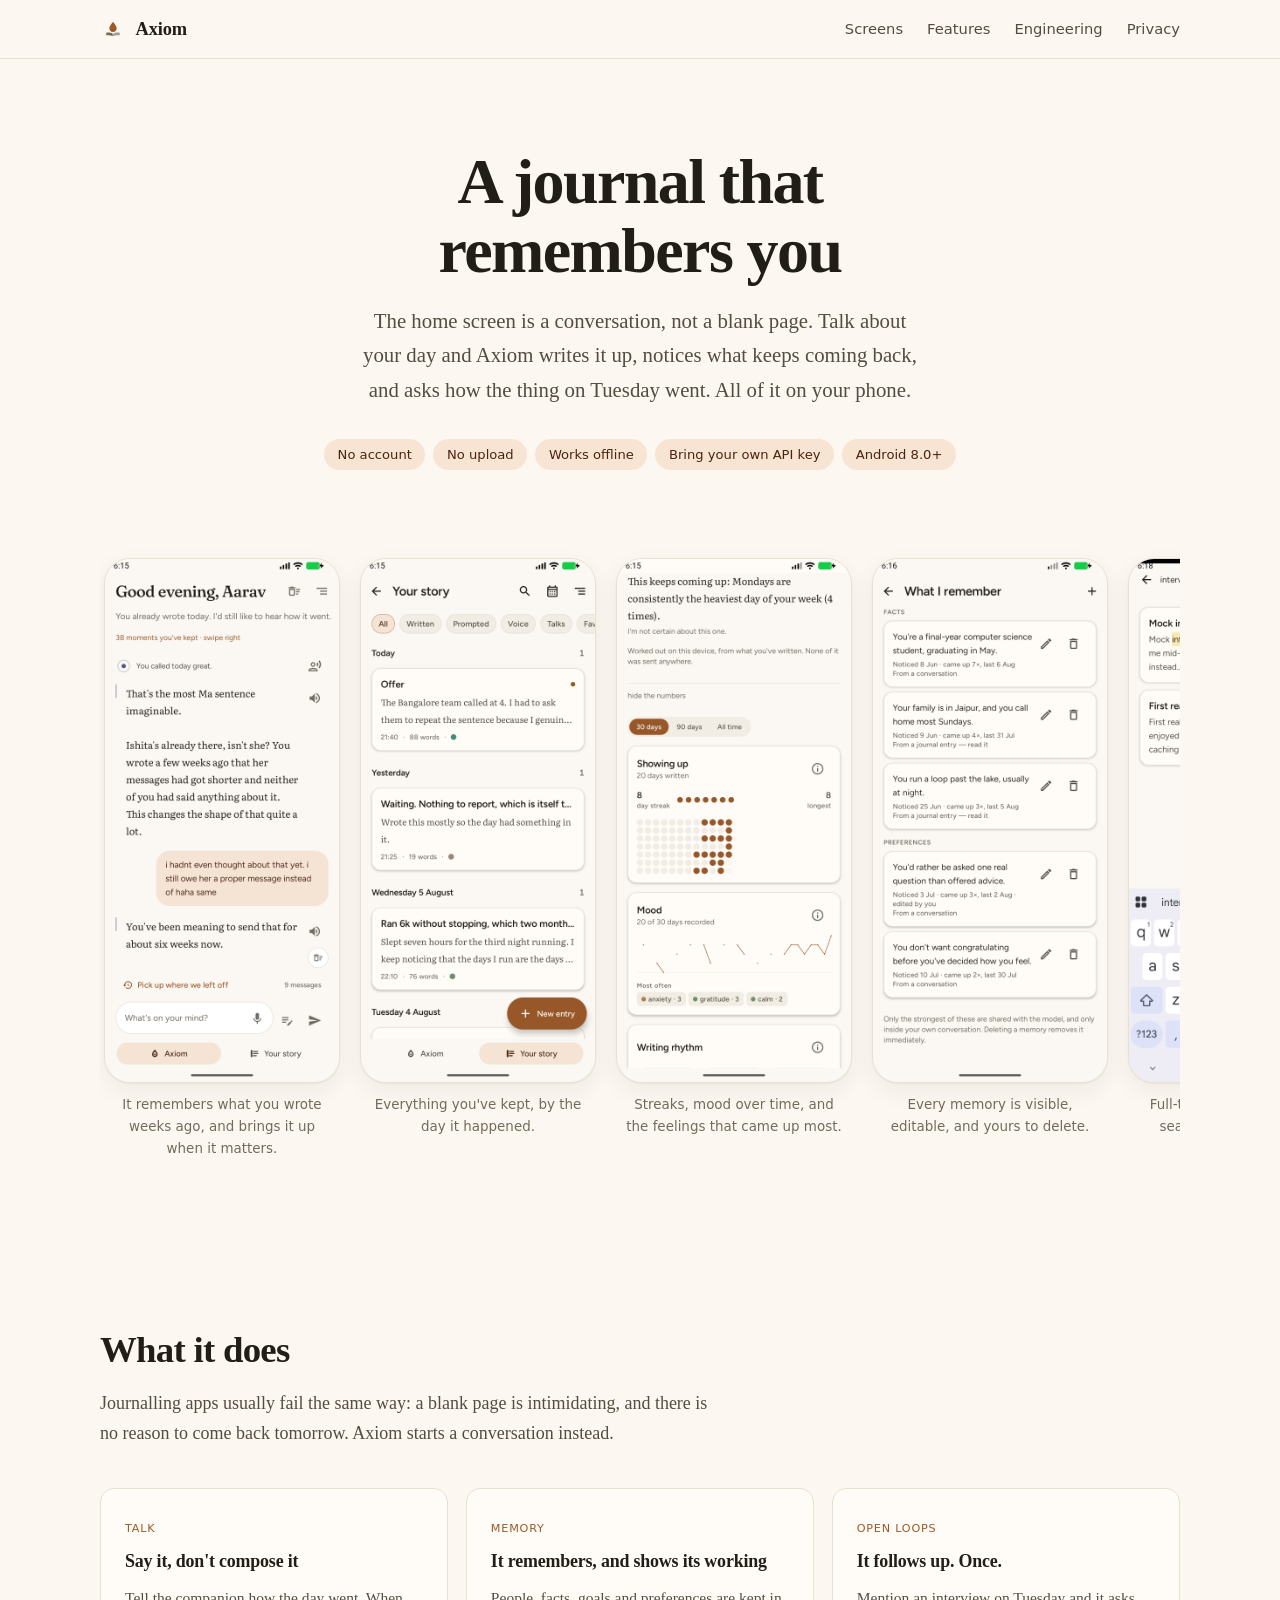
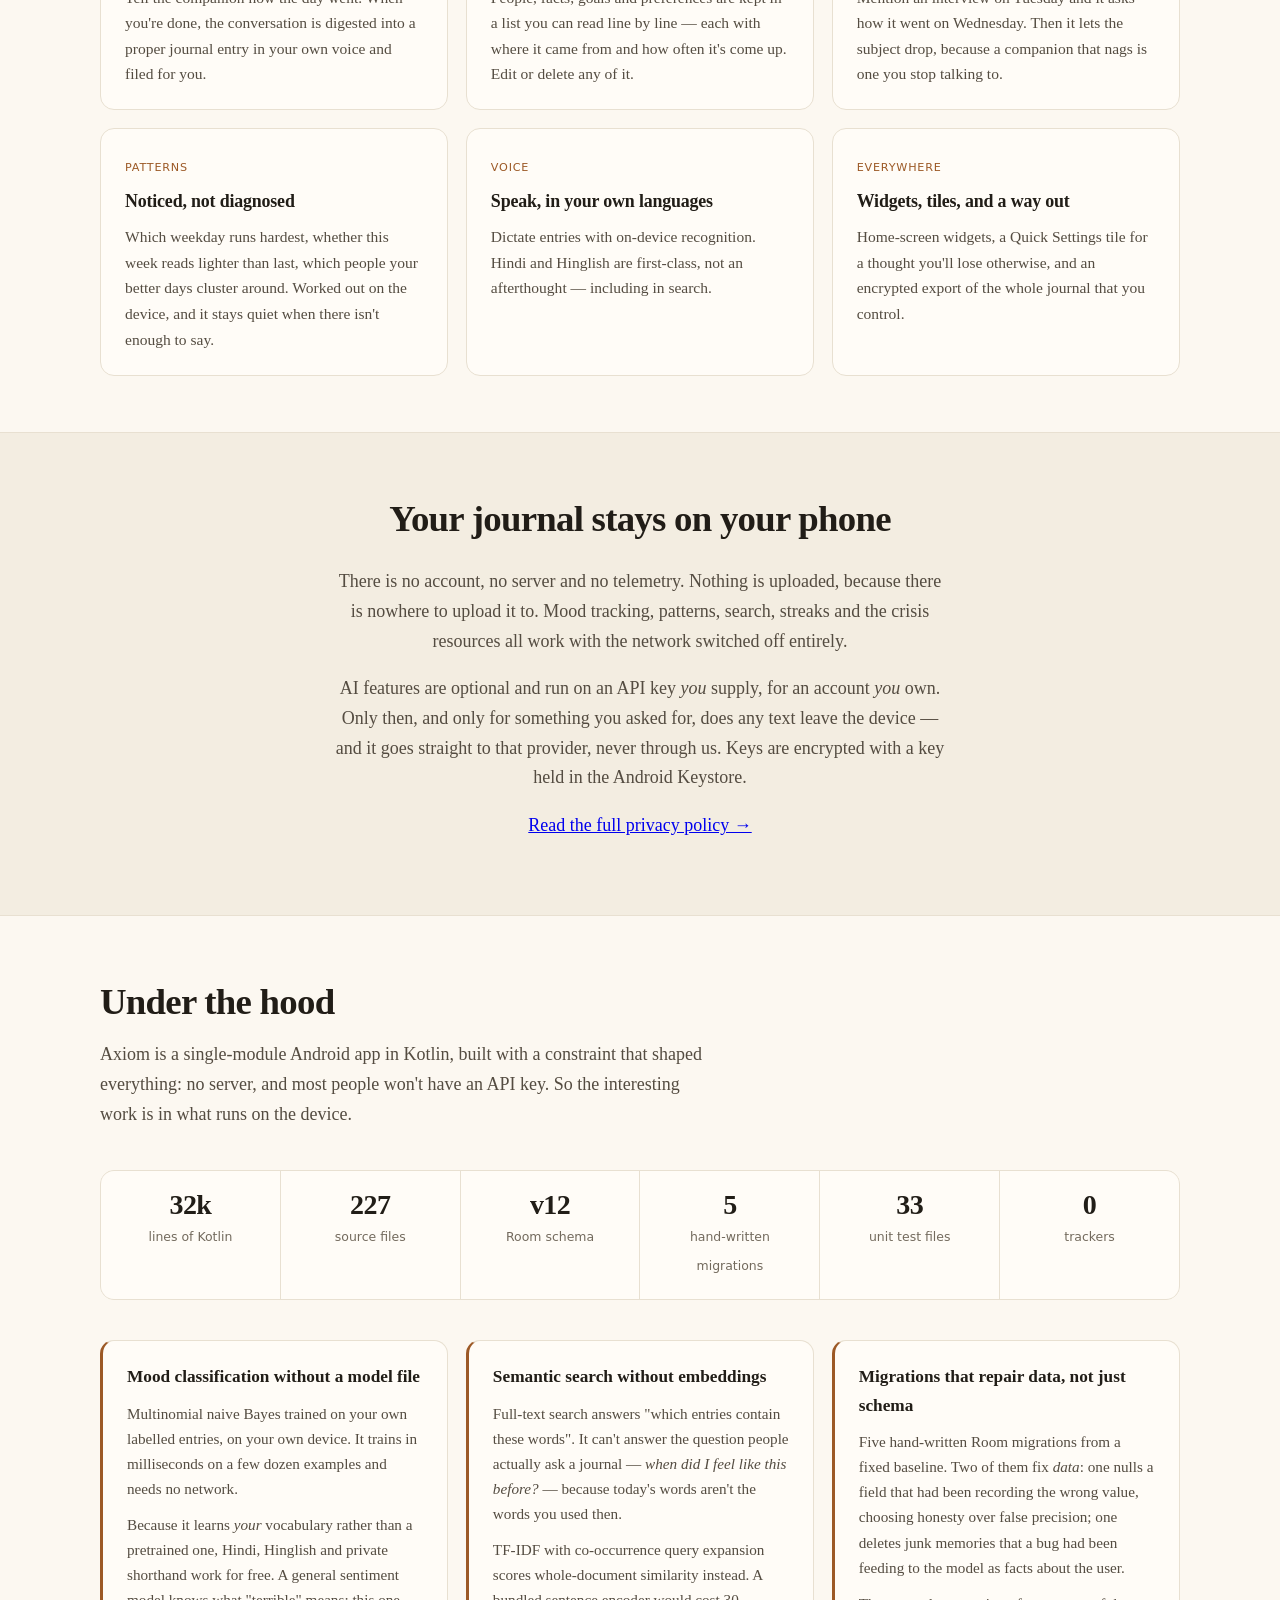
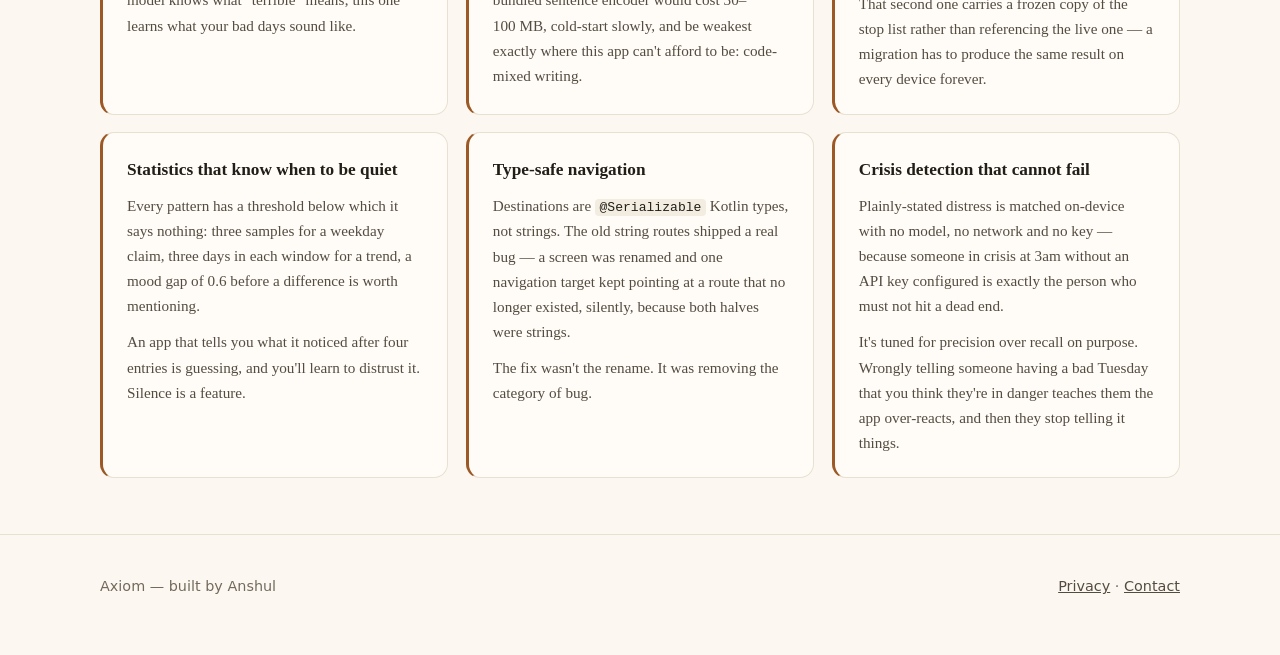
==== index.html @ 736e86ac "Axiom showcase site: landing page, privacy policy, screenshots" ====
<!doctype html>
<html lang="en">
<head>
<meta charset="utf-8">
<meta name="viewport" content="width=device-width, initial-scale=1">
<title>Axiom — a journal that remembers you</title>
<meta name="description" content="An Android journal built around a companion you can talk to. It notices what keeps coming up, and everything stays on your phone.">
<meta name="theme-color" content="#FCF8F1" media="(prefers-color-scheme: light)">
<meta name="theme-color" content="#0D0C0B" media="(prefers-color-scheme: dark)">
<meta property="og:title" content="Axiom — a journal that remembers you">
<meta property="og:description" content="An Android journal built around a companion you can talk to. Everything stays on your phone.">
<meta property="og:type" content="website">
<link rel="stylesheet" href="assets/css/style.css">
<link rel="icon" href="data:image/svg+xml,<svg xmlns='http://www.w3.org/2000/svg' viewBox='0 0 108 108'><rect width='108' height='108' rx='24' fill='%230D0C0B'/><path d='M54 24C54 24 69 41 69 51.5C69 59.8 62.3 66.5 54 66.5C45.7 66.5 39 59.8 39 51.5C39 41 54 24 54 24Z' fill='%23DD9A55'/></svg>">
</head>
<body>

<header class="site">
  <div class="wrap">
    <div class="brand">
      <svg width="26" height="26" viewBox="0 0 108 108" aria-hidden="true">
        <path d="M54,24C54,24 69,41 69,51.5C69,59.8 62.3,66.5 54,66.5C45.7,66.5 39,59.8 39,51.5C39,41 54,24 54,24Z" fill="var(--accent)"/>
        <path d="M26,69.5C35,68.1 46,69.7 53,73.5L53,84C46,80.2 35,78.6 26,80Z" fill="var(--ink-faint)"/>
        <path d="M82,69.5C73,68.1 62,69.7 55,73.5L55,84C62,80.2 73,78.6 82,80Z" fill="var(--ink-faint)" opacity=".65"/>
      </svg>
      Axiom
    </div>
    <nav class="site">
      <a href="#screens">Screens</a>
      <a href="#features">Features</a>
      <a href="#engineering">Engineering</a>
      <a href="privacy.html">Privacy</a>
    </nav>
  </div>
</header>

<main>

<section class="hero">
  <div class="wrap">
    <h1>A journal that remembers you</h1>
    <p class="lead">
      The home screen is a conversation, not a blank page. Talk about your day and Axiom
      writes it up, notices what keeps coming back, and asks how the thing on Tuesday went.
      All of it on your phone.
    </p>
    <div class="pills">
      <span class="pill">No account</span>
      <span class="pill">No upload</span>
      <span class="pill">Works offline</span>
      <span class="pill">Bring your own API key</span>
      <span class="pill">Android 8.0+</span>
    </div>
  </div>
</section>

<section id="screens" style="padding-top:0">
  <div class="wrap">
    <div class="rail">
      <figure>
        <div class="phone"><img src="assets/shots/light/01-companion.png" alt="A conversation with the companion, which references an earlier journal entry" loading="lazy"></div>
        <figcaption>It remembers what you wrote weeks ago, and brings it up when it matters.</figcaption>
      </figure>
      <figure>
        <div class="phone"><img src="assets/shots/light/02-journal.png" alt="The journal timeline grouped by day with mood indicators" loading="lazy"></div>
        <figcaption>Everything you've kept, by the day it happened.</figcaption>
      </figure>
      <figure>
        <div class="phone"><img src="assets/shots/light/03c-patterns-charts.png" alt="Patterns screen showing a writing streak, mood sparkline and dominant emotions" loading="lazy"></div>
        <figcaption>Streaks, mood over time, and the feelings that came up most.</figcaption>
      </figure>
      <figure>
        <div class="phone"><img src="assets/shots/light/07-memory.png" alt="What I remember screen listing memories with provenance and edit controls" loading="lazy"></div>
        <figcaption>Every memory is visible, editable, and yours to delete.</figcaption>
      </figure>
      <figure>
        <div class="phone"><img src="assets/shots/light/09-search.png" alt="Search results with matched terms highlighted" loading="lazy"></div>
        <figcaption>Full-text and meaning-based search across everything.</figcaption>
      </figure>
      <figure>
        <div class="phone"><img src="assets/shots/dark/01-companion.png" alt="The companion conversation in dark mode" loading="lazy"></div>
        <figcaption>Read at night without being shouted at.</figcaption>
      </figure>
    </div>
  </div>
</section>

<section id="features">
  <div class="wrap">
    <h2>What it does</h2>
    <p class="section-lead">
      Journalling apps usually fail the same way: a blank page is intimidating, and there is no
      reason to come back tomorrow. Axiom starts a conversation instead.
    </p>

    <div class="grid">
      <div class="card">
        <span class="tag">Talk</span>
        <h3>Say it, don't compose it</h3>
        <p>Tell the companion how the day went. When you're done, the conversation is digested
          into a proper journal entry in your own voice and filed for you.</p>
      </div>
      <div class="card">
        <span class="tag">Memory</span>
        <h3>It remembers, and shows its working</h3>
        <p>People, facts, goals and preferences are kept in a list you can read line by line —
          each with where it came from and how often it's come up. Edit or delete any of it.</p>
      </div>
      <div class="card">
        <span class="tag">Open loops</span>
        <h3>It follows up. Once.</h3>
        <p>Mention an interview on Tuesday and it asks how it went on Wednesday. Then it lets
          the subject drop, because a companion that nags is one you stop talking to.</p>
      </div>
      <div class="card">
        <span class="tag">Patterns</span>
        <h3>Noticed, not diagnosed</h3>
        <p>Which weekday runs hardest, whether this week reads lighter than last, which people
          your better days cluster around. Worked out on the device, and it stays quiet when
          there isn't enough to say.</p>
      </div>
      <div class="card">
        <span class="tag">Voice</span>
        <h3>Speak, in your own languages</h3>
        <p>Dictate entries with on-device recognition. Hindi and Hinglish are first-class, not
          an afterthought — including in search.</p>
      </div>
      <div class="card">
        <span class="tag">Everywhere</span>
        <h3>Widgets, tiles, and a way out</h3>
        <p>Home-screen widgets, a Quick Settings tile for a thought you'll lose otherwise, and
          an encrypted export of the whole journal that you control.</p>
      </div>
    </div>
  </div>
</section>

<section class="band">
  <div class="wrap">
    <h2>Your journal stays on your phone</h2>
    <p>
      There is no account, no server and no telemetry. Nothing is uploaded, because there is
      nowhere to upload it to. Mood tracking, patterns, search, streaks and the crisis resources
      all work with the network switched off entirely.
    </p>
    <p>
      AI features are optional and run on an API key <em>you</em> supply, for an account
      <em>you</em> own. Only then, and only for something you asked for, does any text leave the
      device — and it goes straight to that provider, never through us. Keys are encrypted with a
      key held in the Android Keystore.
    </p>
    <p><a href="privacy.html">Read the full privacy policy →</a></p>
  </div>
</section>

<section id="engineering">
  <div class="wrap">
    <h2>Under the hood</h2>
    <p class="section-lead">
      Axiom is a single-module Android app in Kotlin, built with a constraint that shaped
      everything: no server, and most people won't have an API key. So the interesting work is
      in what runs on the device.
    </p>

    <div class="stats">
      <div class="stat"><b>32k</b><span>lines of Kotlin</span></div>
      <div class="stat"><b>227</b><span>source files</span></div>
      <div class="stat"><b>v12</b><span>Room schema</span></div>
      <div class="stat"><b>5</b><span>hand-written migrations</span></div>
      <div class="stat"><b>33</b><span>unit test files</span></div>
      <div class="stat"><b>0</b><span>trackers</span></div>
    </div>

    <div class="eng">
      <article>
        <h3>Mood classification without a model file</h3>
        <p>Multinomial naive Bayes trained on your own labelled entries, on your own device. It
          trains in milliseconds on a few dozen examples and needs no network.</p>
        <p>Because it learns <em>your</em> vocabulary rather than a pretrained one, Hindi,
          Hinglish and private shorthand work for free. A general sentiment model knows what
          "terrible" means; this one learns what your bad days sound like.</p>
      </article>

      <article>
        <h3>Semantic search without embeddings</h3>
        <p>Full-text search answers "which entries contain these words". It can't answer the
          question people actually ask a journal — <em>when did I feel like this before?</em> —
          because today's words aren't the words you used then.</p>
        <p>TF-IDF with co-occurrence query expansion scores whole-document similarity instead. A
          bundled sentence encoder would cost 30–100&nbsp;MB, cold-start slowly, and be weakest
          exactly where this app can't afford to be: code-mixed writing.</p>
      </article>

      <article>
        <h3>Migrations that repair data, not just schema</h3>
        <p>Five hand-written Room migrations from a fixed baseline. Two of them fix <em>data</em>:
          one nulls a field that had been recording the wrong value, choosing honesty over false
          precision; one deletes junk memories that a bug had been feeding to the model as facts
          about the user.</p>
        <p>That second one carries a frozen copy of the stop list rather than referencing the live
          one — a migration has to produce the same result on every device forever.</p>
      </article>

      <article>
        <h3>Statistics that know when to be quiet</h3>
        <p>Every pattern has a threshold below which it says nothing: three samples for a weekday
          claim, three days in each window for a trend, a mood gap of 0.6 before a difference is
          worth mentioning.</p>
        <p>An app that tells you what it noticed after four entries is guessing, and you'll learn
          to distrust it. Silence is a feature.</p>
      </article>

      <article>
        <h3>Type-safe navigation</h3>
        <p>Destinations are <code>@Serializable</code> Kotlin types, not strings. The old string
          routes shipped a real bug — a screen was renamed and one navigation target kept pointing
          at a route that no longer existed, silently, because both halves were strings.</p>
        <p>The fix wasn't the rename. It was removing the category of bug.</p>
      </article>

      <article>
        <h3>Crisis detection that cannot fail</h3>
        <p>Plainly-stated distress is matched on-device with no model, no network and no key —
          because someone in crisis at 3am without an API key configured is exactly the person who
          must not hit a dead end.</p>
        <p>It's tuned for precision over recall on purpose. Wrongly telling someone having a bad
          Tuesday that you think they're in danger teaches them the app over-reacts, and then they
          stop telling it things.</p>
      </article>
    </div>
  </div>
</section>

</main>

<footer class="site">
  <div class="wrap">
    <span>Axiom — built by Anshul</span>
    <span><a href="privacy.html">Privacy</a> · <a href="mailto:23052062@kiit.ac.in">Contact</a></span>
  </div>
</footer>

</body>
</html>
---- assets/css/style.css ----
/* Axiom — Ember & Paper.
   Palette lifted verbatim from ui/theme/AxiomColors.kt so the site and the app
   are made of the same material. */

:root {
    --canvas: #FCF8F1;
    --surface: #FFFCF7;
    --raised: #FFFFFF;
    --sunken: #F3EDE1;
    --ink: #211D17;
    --ink-muted: #544C41;
    --ink-faint: #736A5D;
    --hairline: #E8E0D1;
    --accent: #9C5926;
    --on-accent: #FFFFFF;
    --accent-soft: #F7E4D2;
    --on-accent-soft: #4A2410;
    --ai-tint: #4E5A8C;
    --positive: #3F6B41;
    --highlight: #FBEAB4;

    --measure: 68ch;
    --radius: 14px;
    --shadow: 0 1px 2px rgba(33, 29, 23, .05), 0 8px 24px rgba(33, 29, 23, .06);
}

@media (prefers-color-scheme: dark) {
    :root {
        --canvas: #0D0C0B;
        --surface: #151312;
        --raised: #1E1B19;
        --sunken: #12100F;
        --ink: #EDE6D9;
        --ink-muted: #A79E90;
        --ink-faint: #857D71;
        --hairline: #26231F;
        --accent: #D99A5B;
        --on-accent: #2A1705;
        --accent-soft: #33261A;
        --on-accent-soft: #EDE6D9;
        --ai-tint: #98A2CF;
        --positive: #7FA97F;
        --highlight: #4A3D18;
        --shadow: 0 1px 2px rgba(0, 0, 0, .4), 0 8px 24px rgba(0, 0, 0, .3);
    }
}

* { box-sizing: border-box; }

html { scroll-behavior: smooth; }

body {
    margin: 0;
    background: var(--canvas);
    color: var(--ink);
    font-family: ui-serif, Georgia, "Iowan Old Style", "Times New Roman", serif;
    font-size: 18px;
    line-height: 1.65;
    -webkit-font-smoothing: antialiased;
    overflow-x: hidden;
}

.ui {
    font-family: ui-sans-serif, system-ui, -apple-system, "Segoe UI", Roboto, sans-serif;
}

.wrap {
    width: min(1080px, calc(100% - 2.5rem));
    margin-inline: auto;
}

/* ---- header ---------------------------------------------------------- */

header.site {
    position: sticky;
    top: 0;
    z-index: 10;
    background: color-mix(in srgb, var(--canvas) 88%, transparent);
    backdrop-filter: blur(12px);
    border-bottom: 1px solid var(--hairline);
}

header.site .wrap {
    display: flex;
    align-items: center;
    justify-content: space-between;
    gap: 1rem;
    padding: .85rem 0;
}

.brand {
    display: flex;
    align-items: center;
    gap: .6rem;
    font-weight: 600;
    font-size: 1.15rem;
    letter-spacing: -.01em;
}

.brand svg { display: block; }

nav.site {
    display: flex;
    gap: 1.5rem;
    font-family: ui-sans-serif, system-ui, sans-serif;
    font-size: .92rem;
}

nav.site a {
    color: var(--ink-muted);
    text-decoration: none;
}

nav.site a:hover { color: var(--accent); }

@media (max-width: 640px) {
    nav.site { display: none; }
}

/* ---- hero ------------------------------------------------------------ */

.hero {
    padding: 5.5rem 0 3rem;
    text-align: center;
}

.hero h1 {
    font-size: clamp(2.4rem, 6vw, 4rem);
    line-height: 1.08;
    letter-spacing: -.025em;
    margin: 0 0 1.2rem;
    max-width: 16ch;
    margin-inline: auto;
}

.hero .lead {
    font-size: clamp(1.05rem, 2.2vw, 1.3rem);
    color: var(--ink-muted);
    max-width: 54ch;
    margin: 0 auto 2rem;
}

.pills {
    display: flex;
    flex-wrap: wrap;
    gap: .5rem;
    justify-content: center;
    font-family: ui-sans-serif, system-ui, sans-serif;
    font-size: .82rem;
}

.pill {
    background: var(--accent-soft);
    color: var(--on-accent-soft);
    border-radius: 999px;
    padding: .3rem .85rem;
    white-space: nowrap;
}

/* ---- phone rail ------------------------------------------------------ */

.rail {
    display: flex;
    gap: 1.25rem;
    overflow-x: auto;
    padding: 2.5rem .25rem 3rem;
    scroll-snap-type: x mandatory;
    scrollbar-width: thin;
}

.rail figure {
    margin: 0;
    flex: 0 0 auto;
    width: 236px;
    scroll-snap-align: center;
}

.phone {
    border-radius: 26px;
    border: 1px solid var(--hairline);
    box-shadow: var(--shadow);
    overflow: hidden;
    background: var(--raised);
    aspect-ratio: 1080 / 2400;
}

.phone img {
    display: block;
    width: 100%;
    height: 100%;
    object-fit: cover;
}

.rail figcaption {
    font-family: ui-sans-serif, system-ui, sans-serif;
    font-size: .84rem;
    color: var(--ink-faint);
    text-align: center;
    margin-top: .7rem;
    padding-inline: .4rem;
}

/* ---- sections -------------------------------------------------------- */

section { padding: 3.5rem 0; }

section > .wrap > h2 {
    font-size: clamp(1.7rem, 3.4vw, 2.3rem);
    letter-spacing: -.02em;
    margin: 0 0 .5rem;
}

.section-lead {
    color: var(--ink-muted);
    max-width: var(--measure);
    margin: 0 0 2.5rem;
}

.grid {
    display: grid;
    grid-template-columns: repeat(auto-fit, minmax(260px, 1fr));
    gap: 1.1rem;
}

.card {
    background: var(--surface);
    border: 1px solid var(--hairline);
    border-radius: var(--radius);
    padding: 1.4rem 1.5rem;
}

.card h3 {
    font-size: 1.12rem;
    margin: 0 0 .5rem;
    letter-spacing: -.01em;
}

.card p {
    margin: 0;
    color: var(--ink-muted);
    font-size: .97rem;
}

.card .tag {
    display: inline-block;
    font-family: ui-sans-serif, system-ui, sans-serif;
    font-size: .7rem;
    letter-spacing: .07em;
    text-transform: uppercase;
    color: var(--accent);
    margin-bottom: .55rem;
}

/* ---- privacy band ---------------------------------------------------- */

.band {
    background: var(--sunken);
    border-block: 1px solid var(--hairline);
}

.band .wrap {
    max-width: var(--measure);
    text-align: center;
}

.band h2 { margin-top: 0; }

.band p { color: var(--ink-muted); }

/* ---- engineering ----------------------------------------------------- */

.eng {
    display: grid;
    grid-template-columns: repeat(auto-fit, minmax(300px, 1fr));
    gap: 1.1rem;
}

.eng article {
    background: var(--surface);
    border: 1px solid var(--hairline);
    border-left: 3px solid var(--accent);
    border-radius: var(--radius);
    padding: 1.4rem 1.5rem;
}

.eng h3 {
    font-size: 1.08rem;
    margin: 0 0 .55rem;
}

.eng p {
    margin: 0 0 .7rem;
    font-size: .95rem;
    color: var(--ink-muted);
}

.eng p:last-child { margin-bottom: 0; }

.eng code, .stat code {
    font-family: ui-monospace, "SF Mono", Menlo, Consolas, monospace;
    font-size: .86em;
    background: var(--sunken);
    padding: .1em .35em;
    border-radius: 4px;
    color: var(--ink);
}

.stats {
    display: grid;
    grid-template-columns: repeat(auto-fit, minmax(140px, 1fr));
    gap: 1px;
    background: var(--hairline);
    border: 1px solid var(--hairline);
    border-radius: var(--radius);
    overflow: hidden;
    margin-bottom: 2.5rem;
}

.stat {
    background: var(--surface);
    padding: 1.2rem 1rem;
    text-align: center;
}

.stat b {
    display: block;
    font-size: 1.75rem;
    letter-spacing: -.02em;
    line-height: 1.1;
}

.stat span {
    font-family: ui-sans-serif, system-ui, sans-serif;
    font-size: .78rem;
    color: var(--ink-faint);
}

/* ---- footer ---------------------------------------------------------- */

footer.site {
    border-top: 1px solid var(--hairline);
    padding: 2.5rem 0 3.5rem;
    font-family: ui-sans-serif, system-ui, sans-serif;
    font-size: .9rem;
    color: var(--ink-faint);
}

footer.site .wrap {
    display: flex;
    flex-wrap: wrap;
    gap: 1rem;
    justify-content: space-between;
    align-items: center;
}

footer.site a { color: var(--ink-muted); }

/* ---- long-form (privacy) --------------------------------------------- */

.doc {
    max-width: var(--measure);
    padding-block: 3rem 4rem;
}

.doc h1 {
    font-size: clamp(2rem, 5vw, 2.7rem);
    letter-spacing: -.025em;
    margin: 0 0 .3rem;
}

.doc .updated {
    font-family: ui-sans-serif, system-ui, sans-serif;
    font-size: .88rem;
    color: var(--ink-faint);
    margin-bottom: 2.5rem;
}

.doc h2 {
    font-size: 1.35rem;
    letter-spacing: -.015em;
    margin: 2.5rem 0 .6rem;
}

.doc p, .doc li { color: var(--ink-muted); }

.doc strong { color: var(--ink); }

.doc a { color: var(--accent); }

.doc table {
    width: 100%;
    border-collapse: collapse;
    font-size: .93rem;
    margin: 1.2rem 0;
}

.doc th, .doc td {
    text-align: left;
    padding: .6rem .8rem;
    border-bottom: 1px solid var(--hairline);
    vertical-align: top;
}

.doc th {
    font-family: ui-sans-serif, system-ui, sans-serif;
    font-size: .78rem;
    letter-spacing: .06em;
    text-transform: uppercase;
    color: var(--ink-faint);
}

.table-scroll { overflow-x: auto; }

.callout {
    background: var(--accent-soft);
    color: var(--on-accent-soft);
    border-radius: var(--radius);
    padding: 1.2rem 1.4rem;
    margin: 1.5rem 0;
}

.callout p { color: inherit; margin: 0; }
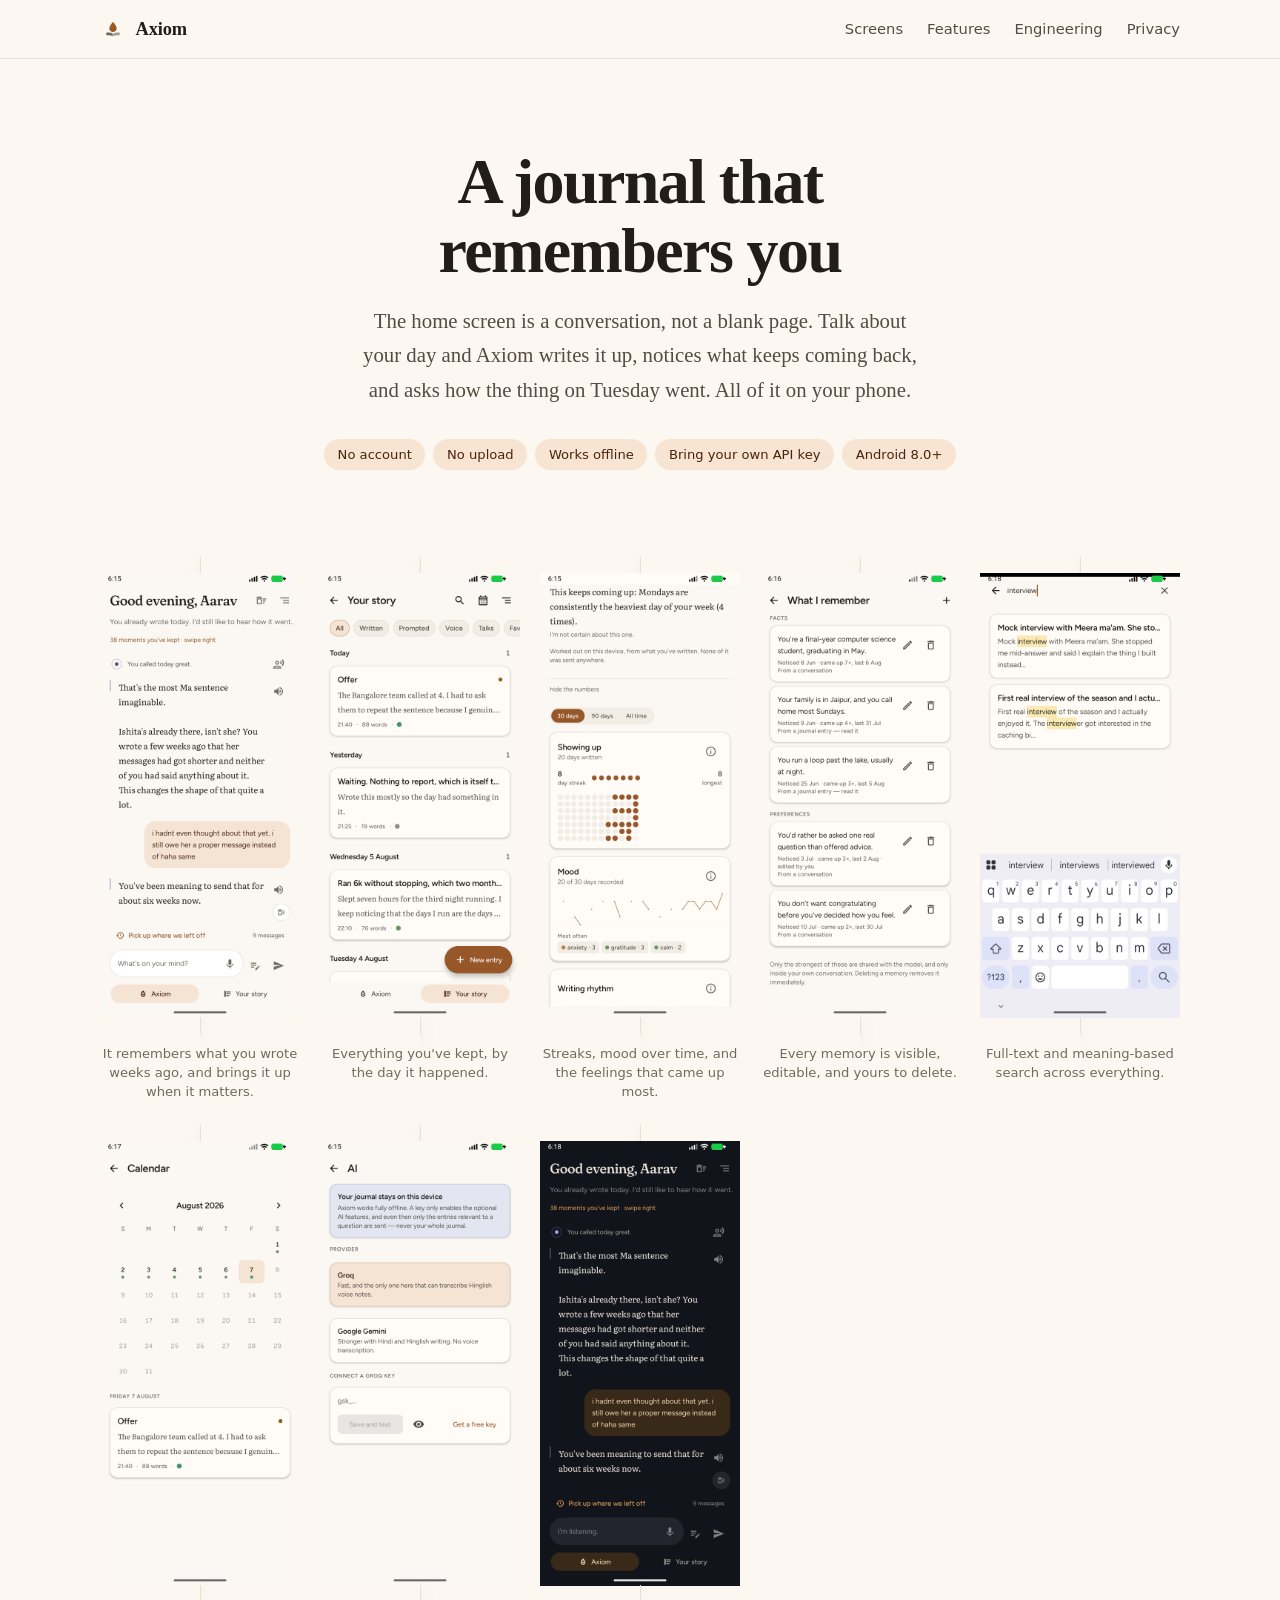
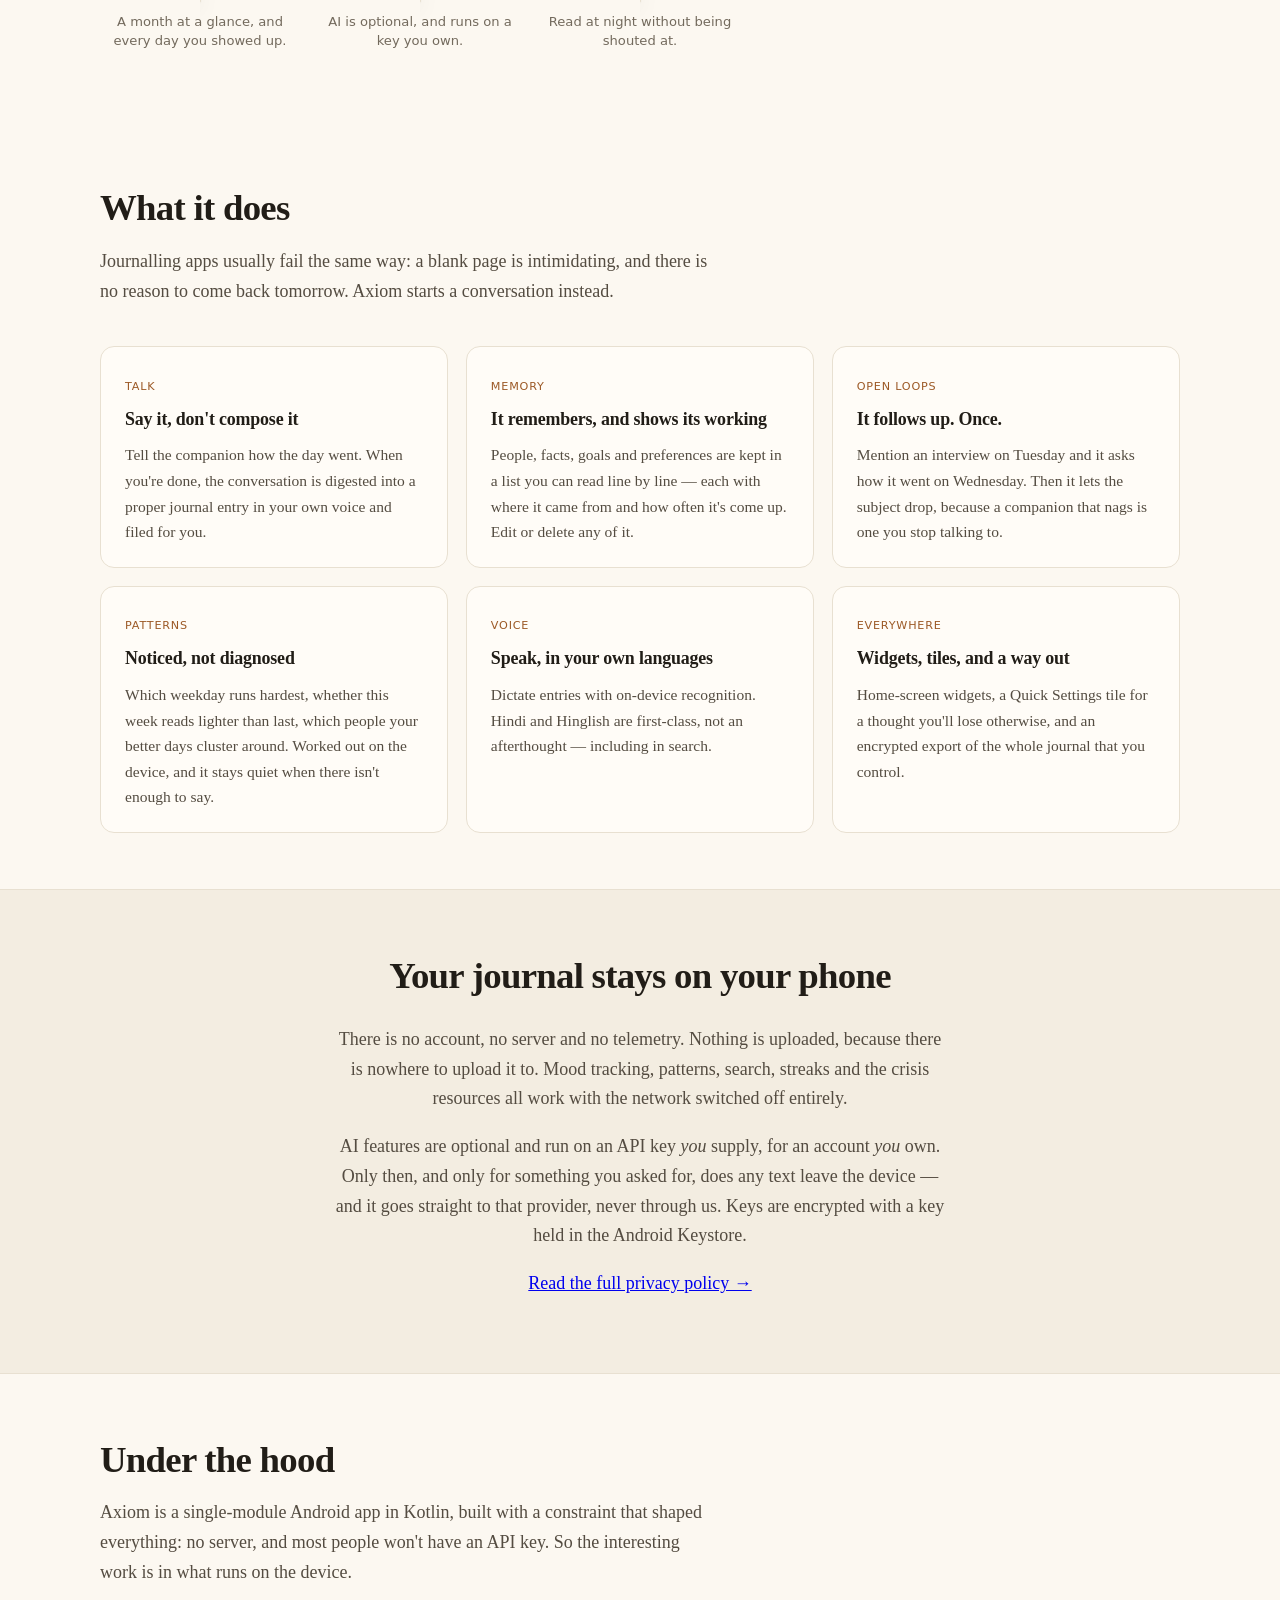
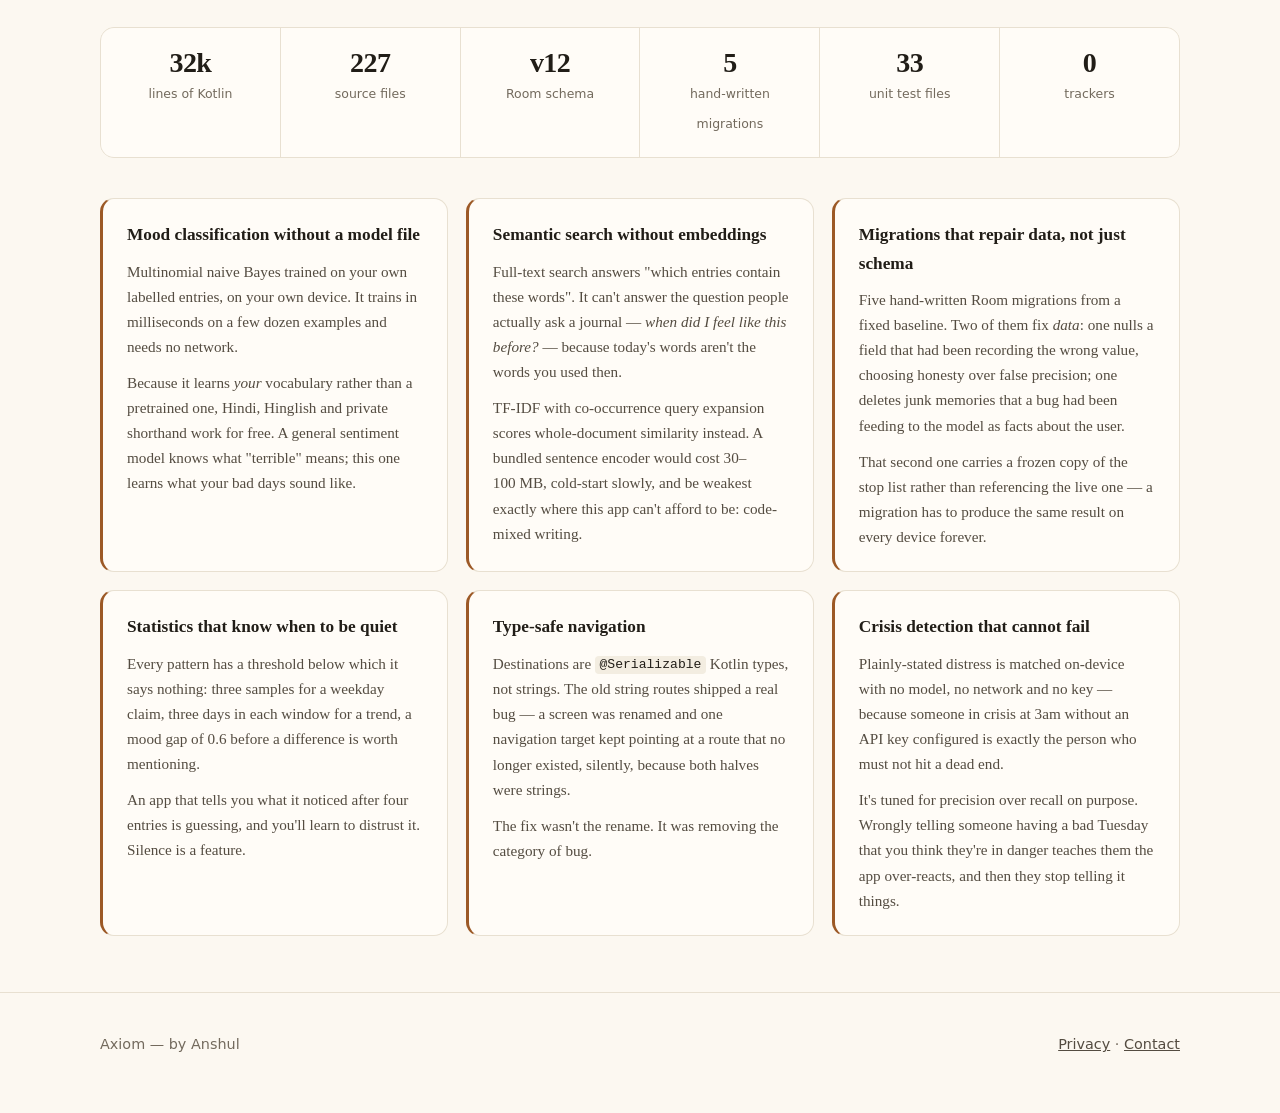
==== commit 95ace10d: "Screenshots wrap in a grid instead of a horizontal scroller A scroll rail needs shift+wheel on a mou" ====
--- a/index.html
+++ b/index.html
@@ -56,29 +56,37 @@
 
 <section id="screens" style="padding-top:0">
   <div class="wrap">
-    <div class="rail">
-      <figure>
-        <div class="phone"><img src="assets/shots/light/01-companion.png" alt="A conversation with the companion, which references an earlier journal entry" loading="lazy"></div>
+    <div class="shots">
+      <figure>
+        <button type="button"><span class="phone"><img src="assets/shots/light/01-companion.png" alt="A conversation with the companion, which references an earlier journal entry" loading="lazy" width="1080" height="2400"></span></button>
         <figcaption>It remembers what you wrote weeks ago, and brings it up when it matters.</figcaption>
       </figure>
       <figure>
-        <div class="phone"><img src="assets/shots/light/02-journal.png" alt="The journal timeline grouped by day with mood indicators" loading="lazy"></div>
+        <button type="button"><span class="phone"><img src="assets/shots/light/02-journal.png" alt="The journal timeline grouped by day with mood indicators" loading="lazy" width="1080" height="2400"></span></button>
         <figcaption>Everything you've kept, by the day it happened.</figcaption>
       </figure>
       <figure>
-        <div class="phone"><img src="assets/shots/light/03c-patterns-charts.png" alt="Patterns screen showing a writing streak, mood sparkline and dominant emotions" loading="lazy"></div>
+        <button type="button"><span class="phone"><img src="assets/shots/light/03c-patterns-charts.png" alt="Patterns screen showing a writing streak, mood sparkline and dominant emotions" loading="lazy" width="1080" height="2400"></span></button>
         <figcaption>Streaks, mood over time, and the feelings that came up most.</figcaption>
       </figure>
       <figure>
-        <div class="phone"><img src="assets/shots/light/07-memory.png" alt="What I remember screen listing memories with provenance and edit controls" loading="lazy"></div>
+        <button type="button"><span class="phone"><img src="assets/shots/light/07-memory.png" alt="What I remember screen listing memories with provenance and edit controls" loading="lazy" width="1080" height="2400"></span></button>
         <figcaption>Every memory is visible, editable, and yours to delete.</figcaption>
       </figure>
       <figure>
-        <div class="phone"><img src="assets/shots/light/09-search.png" alt="Search results with matched terms highlighted" loading="lazy"></div>
+        <button type="button"><span class="phone"><img src="assets/shots/light/09-search.png" alt="Search results with matched terms highlighted" loading="lazy" width="1080" height="2400"></span></button>
         <figcaption>Full-text and meaning-based search across everything.</figcaption>
       </figure>
       <figure>
-        <div class="phone"><img src="assets/shots/dark/01-companion.png" alt="The companion conversation in dark mode" loading="lazy"></div>
+        <button type="button"><span class="phone"><img src="assets/shots/light/10-calendar.png" alt="A month calendar showing which days were written on" loading="lazy" width="1080" height="2400"></span></button>
+        <figcaption>A month at a glance, and every day you showed up.</figcaption>
+      </figure>
+      <figure>
+        <button type="button"><span class="phone"><img src="assets/shots/light/04-settings-ai.png" alt="AI settings explaining that the journal stays on the device" loading="lazy" width="1080" height="2400"></span></button>
+        <figcaption>AI is optional, and runs on a key you own.</figcaption>
+      </figure>
+      <figure>
+        <button type="button"><span class="phone"><img src="assets/shots/dark/01-companion.png" alt="The companion conversation in dark mode" loading="lazy" width="1080" height="2400"></span></button>
         <figcaption>Read at night without being shouted at.</figcaption>
       </figure>
     </div>
@@ -235,10 +243,37 @@
 
 <footer class="site">
   <div class="wrap">
-    <span>Axiom — built by Anshul</span>
-    <span><a href="privacy.html">Privacy</a> · <a href="mailto:23052062@kiit.ac.in">Contact</a></span>
+    <span>Axiom — by Anshul</span>
+    <span><a href="privacy.html">Privacy</a> · <a href="mailto:anshulisokay@gmail.com">Contact</a></span>
   </div>
 </footer>
+
+<!-- Click-to-enlarge. Native <dialog> so Escape, focus trapping and the
+     backdrop all come from the platform rather than from hand-written JS. -->
+<dialog id="zoom" aria-label="Enlarged screenshot">
+  <img alt="">
+</dialog>
+
+<script>
+(function () {
+  var dlg = document.getElementById('zoom');
+  var full = dlg.querySelector('img');
+  if (!dlg.showModal) return;   // No dialog support: grid still works, buttons are inert.
+
+  document.querySelectorAll('.shots button').forEach(function (btn) {
+    btn.addEventListener('click', function () {
+      var img = btn.querySelector('img');
+      full.src = img.currentSrc || img.src;
+      full.alt = img.alt;
+      dlg.showModal();
+    });
+  });
+
+  // Clicking anywhere — including the image — closes it, matching cursor: zoom-out.
+  dlg.addEventListener('click', function () { dlg.close(); });
+  dlg.addEventListener('close', function () { full.removeAttribute('src'); });
+})();
+</script>
 
 </body>
 </html>
--- a/assets/css/style.css
+++ b/assets/css/style.css
@@ -47,7 +47,17 @@
 
 * { box-sizing: border-box; }
 
-html { scroll-behavior: smooth; }
+/* `clip` rather than `hidden`: overflow-x:hidden on html/body makes it a scroll
+   container, which is what breaks position:sticky headers in several browsers.
+   `clip` prevents sideways overflow without creating one. */
+html {
+    scroll-behavior: smooth;
+    overflow-x: clip;
+}
+
+@media (prefers-reduced-motion: reduce) {
+    html { scroll-behavior: auto; }
+}
 
 body {
     margin: 0;
@@ -57,7 +67,6 @@
     font-size: 18px;
     line-height: 1.65;
     -webkit-font-smoothing: antialiased;
-    overflow-x: hidden;
 }
 
 .ui {
@@ -157,26 +166,26 @@
     white-space: nowrap;
 }
 
-/* ---- phone rail ------------------------------------------------------ */
-
-.rail {
-    display: flex;
-    gap: 1.25rem;
-    overflow-x: auto;
-    padding: 2.5rem .25rem 3rem;
-    scroll-snap-type: x mandatory;
-    scrollbar-width: thin;
-}
-
-.rail figure {
+/* ---- screenshots ------------------------------------------------------
+
+   A wrapping grid, not a horizontal scroller. A scroll rail needs shift+wheel
+   on a mouse and shows no scrollbar at all on systems with overlay scrollbars,
+   so it reads as broken even when it works. Wrapping needs no gesture anyone
+   has to know about, and it keyboard-tabs and screen-reads correctly for free. */
+
+.shots {
+    display: grid;
+    grid-template-columns: repeat(auto-fill, minmax(170px, 1fr));
+    gap: 1.6rem 1.25rem;
+    padding: 2.5rem 0 1rem;
+    list-style: none;
     margin: 0;
-    flex: 0 0 auto;
-    width: 236px;
-    scroll-snap-align: center;
-}
+}
+
+.shots figure { margin: 0; }
 
 .phone {
-    border-radius: 26px;
+    border-radius: 22px;
     border: 1px solid var(--hairline);
     box-shadow: var(--shadow);
     overflow: hidden;
@@ -191,14 +200,68 @@
     object-fit: cover;
 }
 
-.rail figcaption {
-    font-family: ui-sans-serif, system-ui, sans-serif;
-    font-size: .84rem;
+.shots figcaption {
+    font-family: ui-sans-serif, system-ui, sans-serif;
+    font-size: .82rem;
+    line-height: 1.45;
     color: var(--ink-faint);
     text-align: center;
     margin-top: .7rem;
-    padding-inline: .4rem;
-}
+}
+
+/* Tap or click to enlarge. Progressive enhancement: with JS off this is a
+   plain button that does nothing, and the grid is still perfectly readable. */
+.shots button {
+    display: block;
+    width: 100%;
+    padding: 0;
+    border: 0;
+    background: none;
+    cursor: zoom-in;
+    border-radius: 22px;
+}
+
+.shots button:focus-visible {
+    outline: 2px solid var(--accent);
+    outline-offset: 4px;
+}
+
+@media (hover: hover) {
+    .shots button { transition: transform .18s ease; }
+    .shots button:hover { transform: translateY(-3px); }
+}
+
+@media (prefers-reduced-motion: reduce) {
+    .shots button { transition: none; }
+    .shots button:hover { transform: none; }
+}
+
+/* ---- lightbox --------------------------------------------------------- */
+
+#zoom {
+    position: fixed;
+    inset: 0;
+    z-index: 50;
+    display: none;
+    place-items: center;
+    padding: 2rem 1rem;
+    background: color-mix(in srgb, #0D0C0B 88%, transparent);
+    backdrop-filter: blur(6px);
+    cursor: zoom-out;
+    border: 0;
+}
+
+#zoom[open] { display: grid; }
+
+#zoom img {
+    max-width: min(420px, 92vw);
+    max-height: 88vh;
+    width: auto;
+    border-radius: 22px;
+    box-shadow: 0 20px 60px rgba(0, 0, 0, .5);
+}
+
+#zoom::backdrop { background: transparent; }
 
 /* ---- sections -------------------------------------------------------- */
 
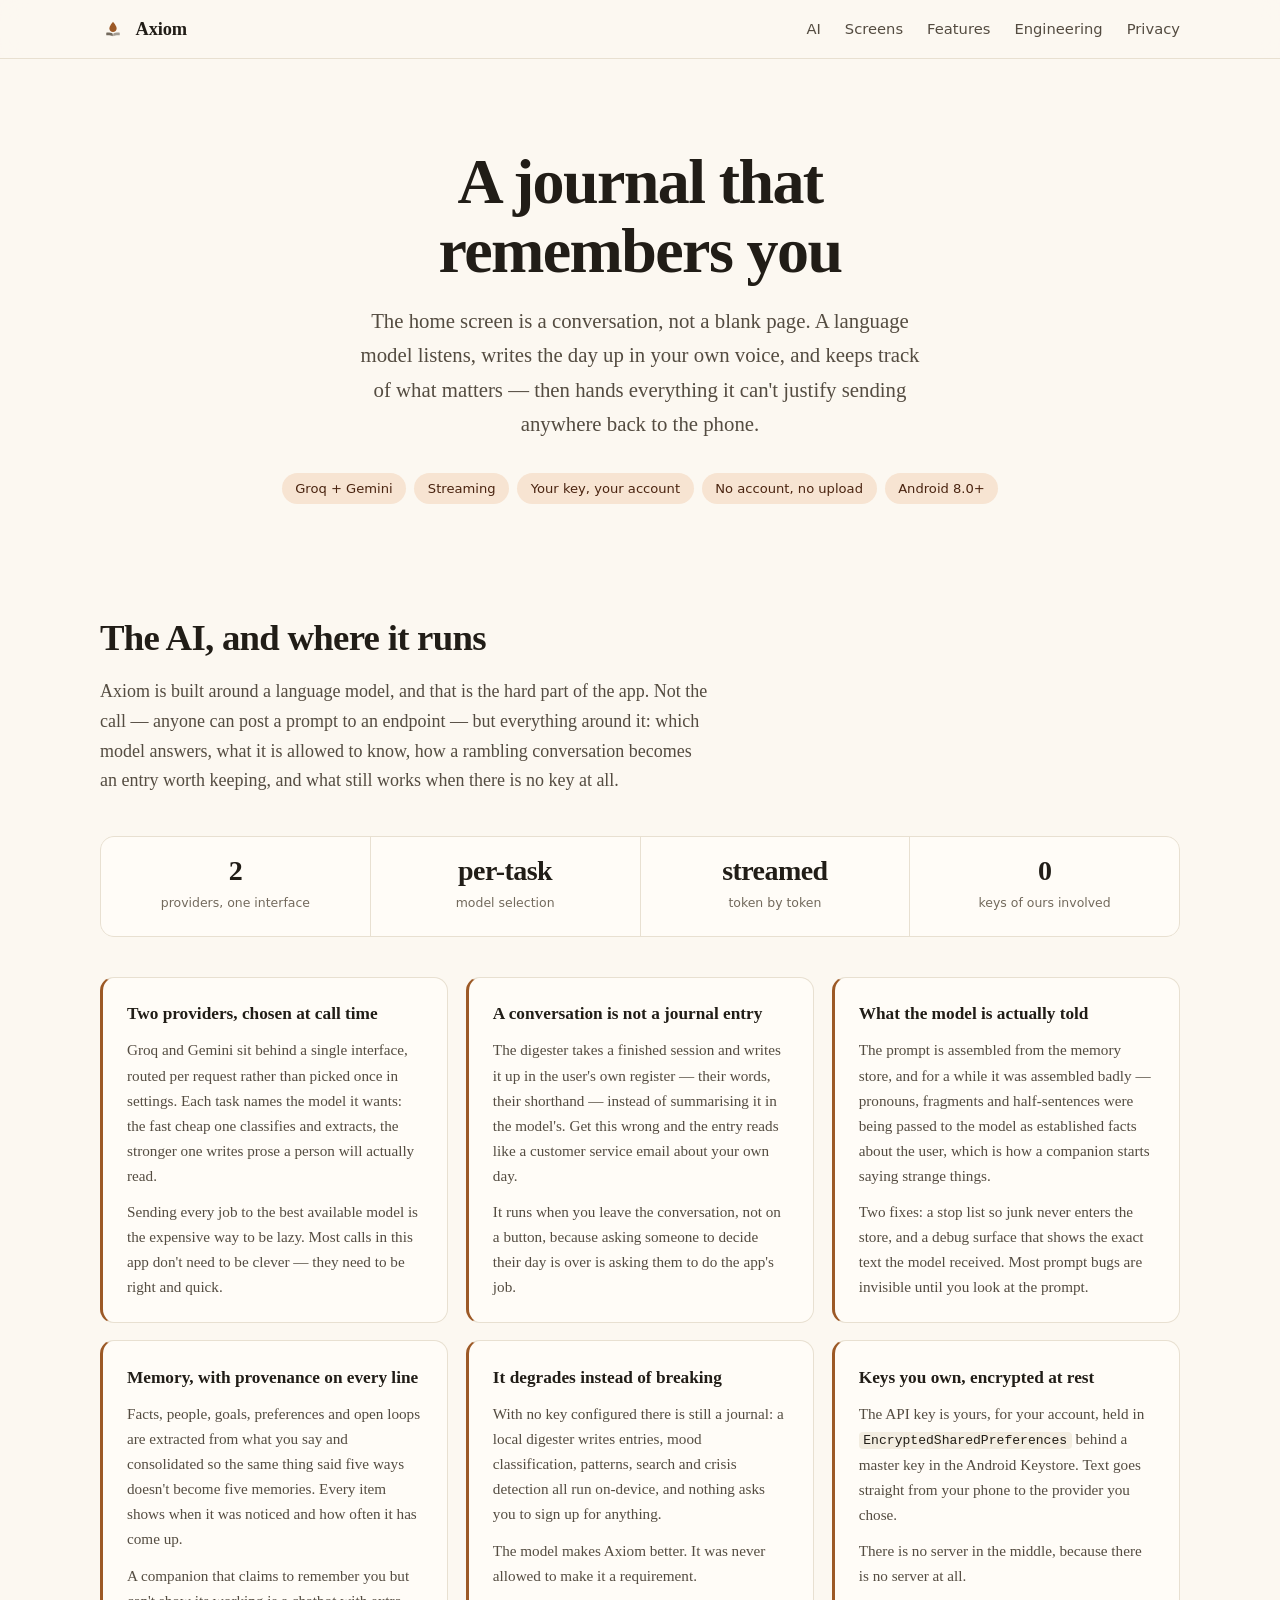
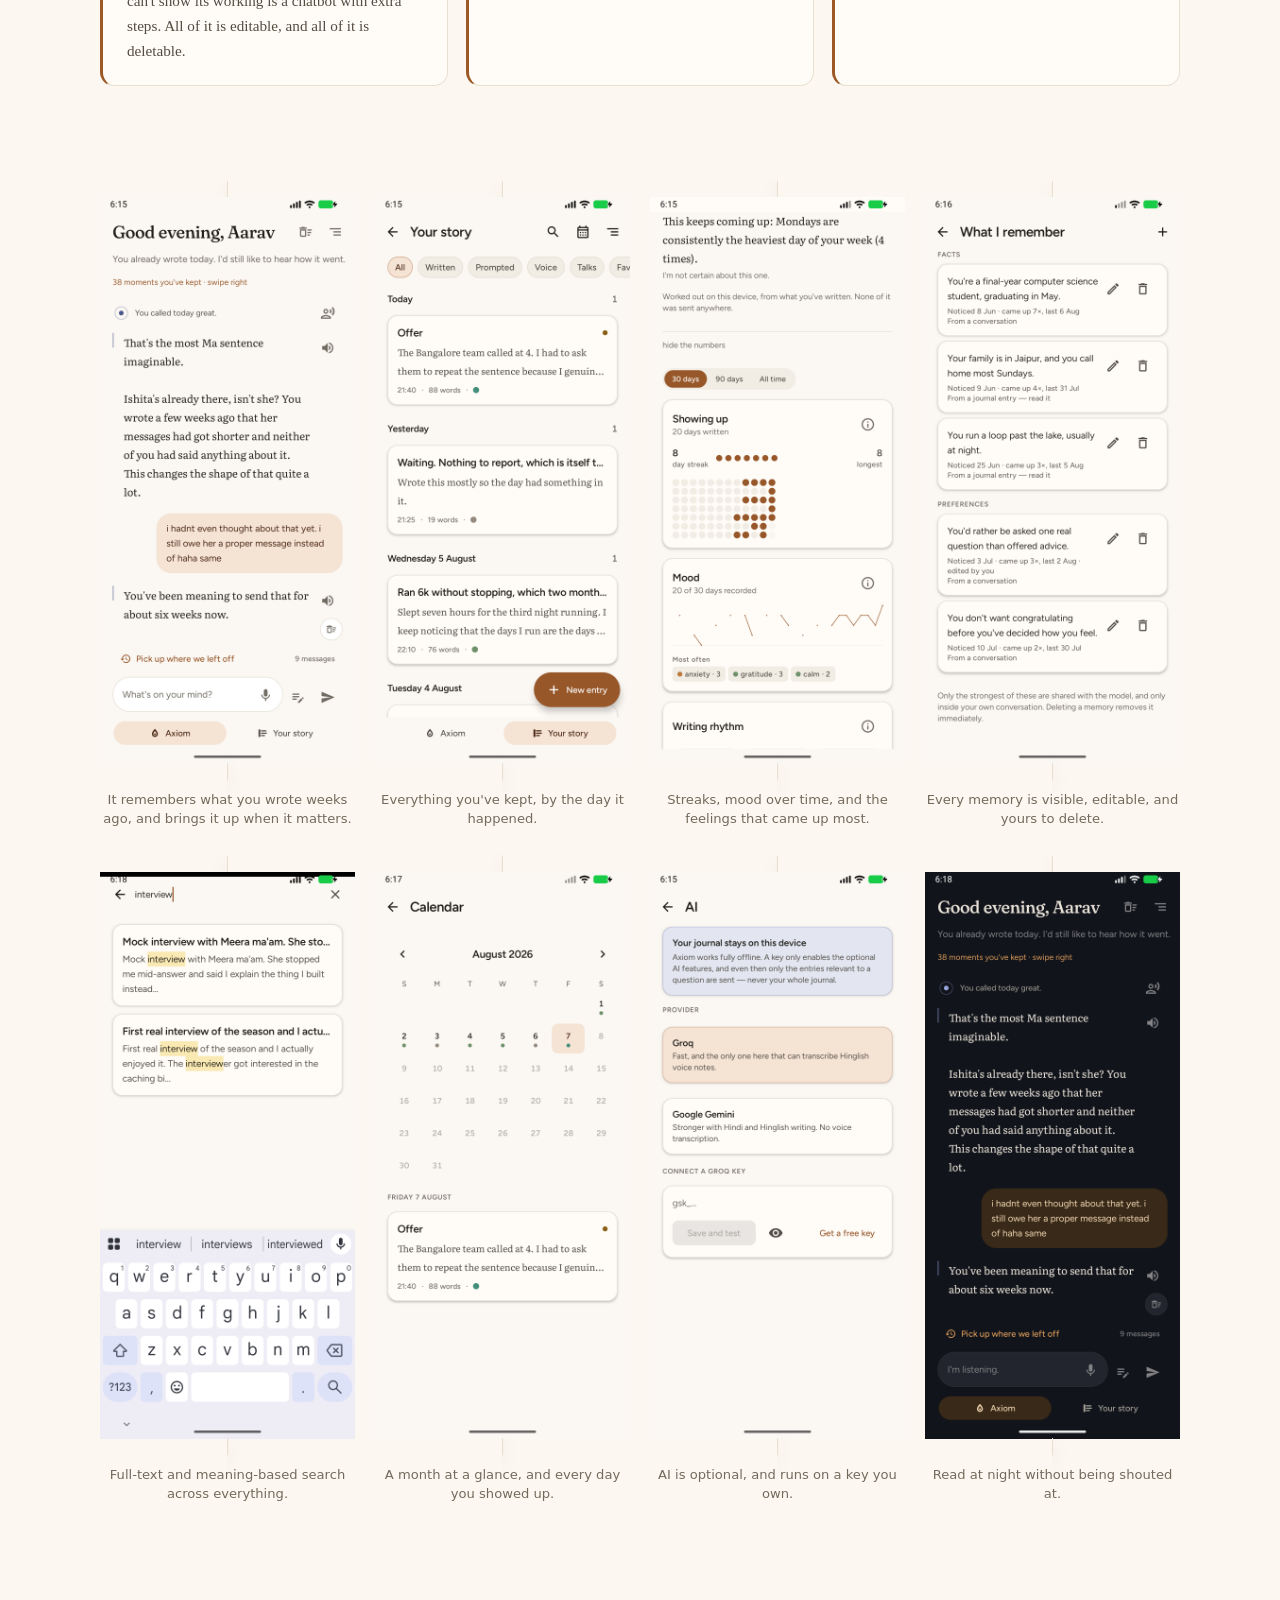
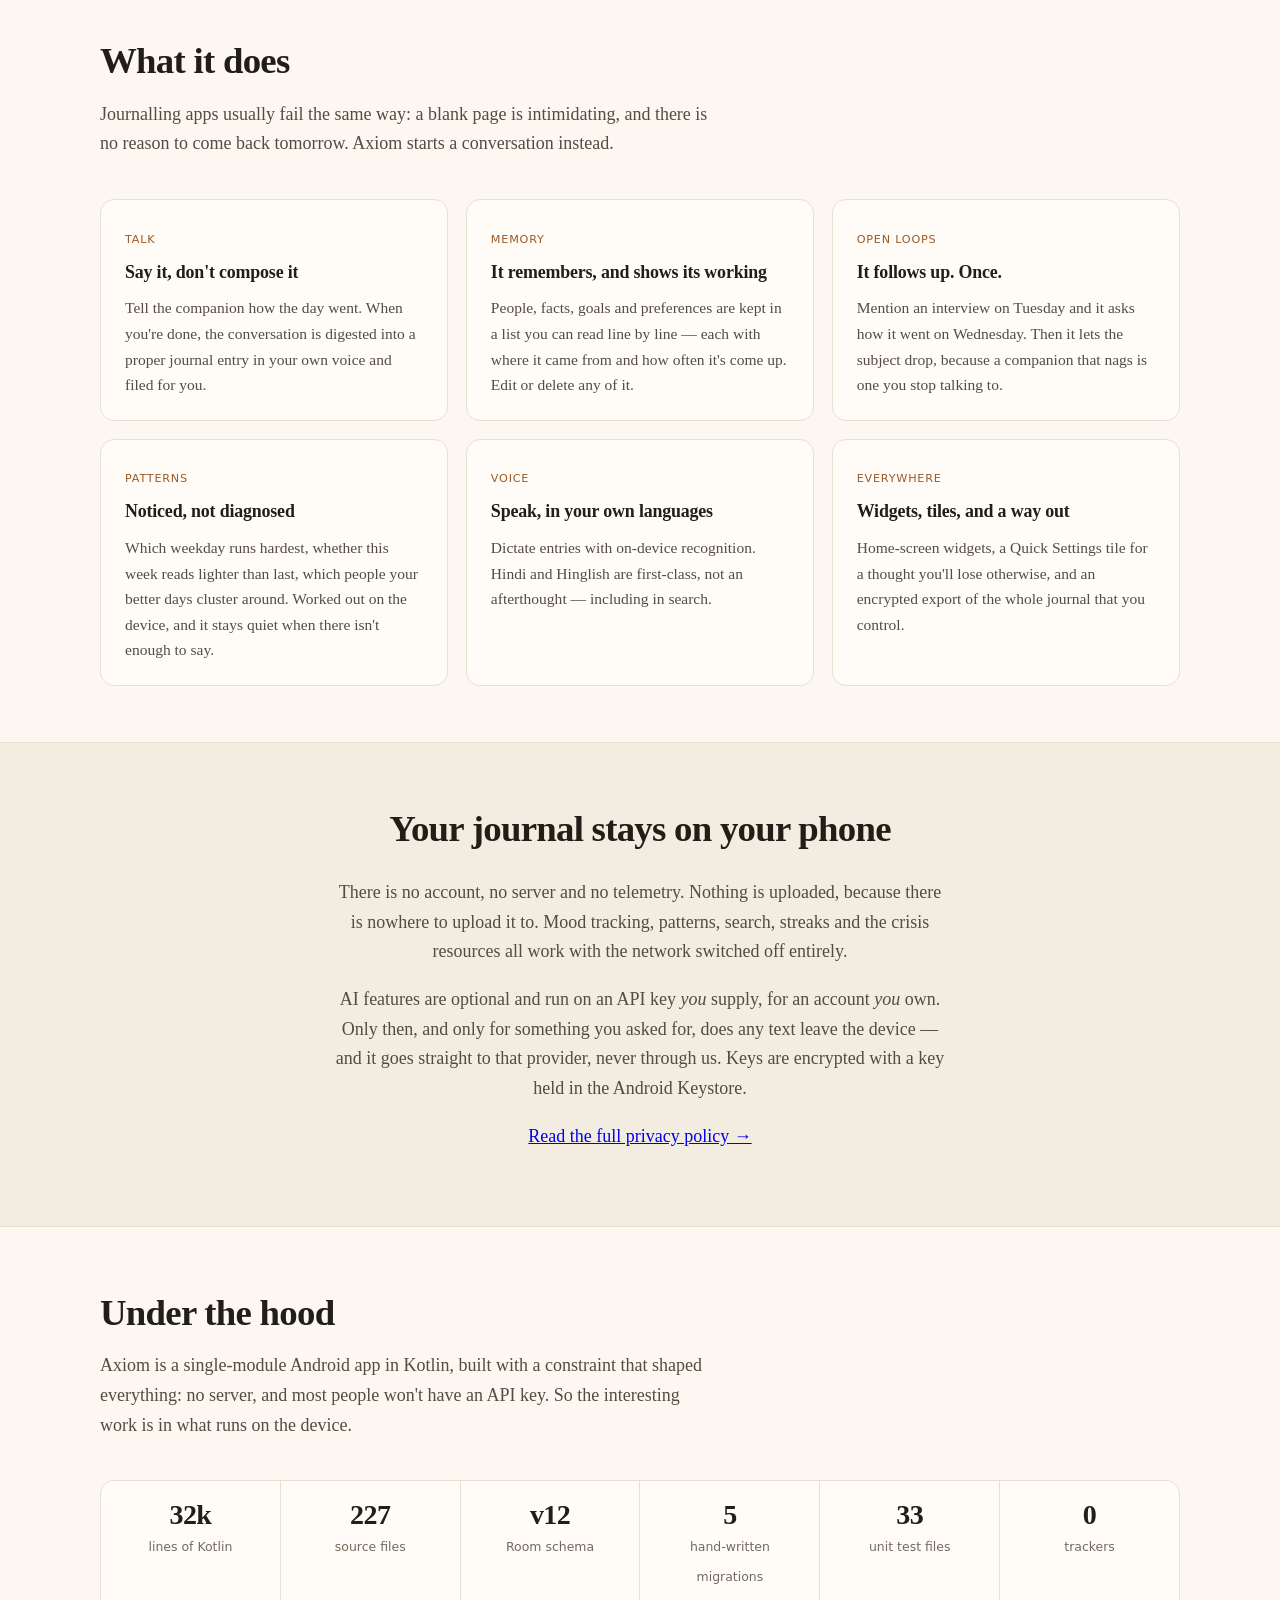
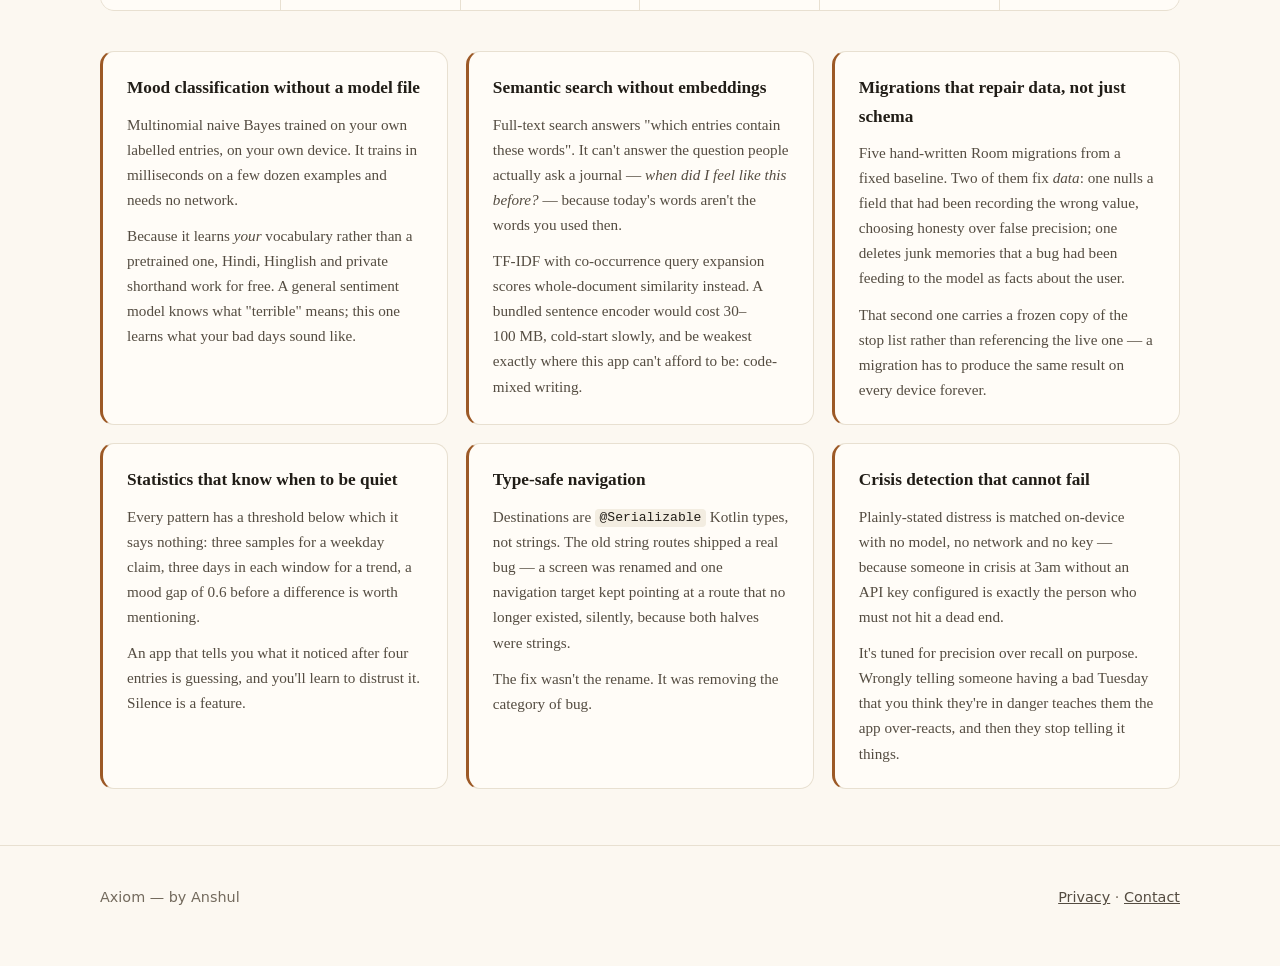
==== commit b2c953f9: "Lead with the AI, since that is the hard part The site buried the model. It said AI was optional fou" ====
--- a/index.html
+++ b/index.html
@@ -4,11 +4,11 @@
 <meta charset="utf-8">
 <meta name="viewport" content="width=device-width, initial-scale=1">
 <title>Axiom — a journal that remembers you</title>
-<meta name="description" content="An Android journal built around a companion you can talk to. It notices what keeps coming up, and everything stays on your phone.">
+<meta name="description" content="An Android journal built around an AI companion you can talk to — Groq and Gemini routed per task, on a key you own, with everything stored on your phone.">
 <meta name="theme-color" content="#FCF8F1" media="(prefers-color-scheme: light)">
 <meta name="theme-color" content="#0D0C0B" media="(prefers-color-scheme: dark)">
 <meta property="og:title" content="Axiom — a journal that remembers you">
-<meta property="og:description" content="An Android journal built around a companion you can talk to. Everything stays on your phone.">
+<meta property="og:description" content="An Android journal built around an AI companion you can talk to. Your key, your account, everything stored on your phone.">
 <meta property="og:type" content="website">
 <link rel="stylesheet" href="assets/css/style.css">
 <link rel="icon" href="data:image/svg+xml,<svg xmlns='http://www.w3.org/2000/svg' viewBox='0 0 108 108'><rect width='108' height='108' rx='24' fill='%230D0C0B'/><path d='M54 24C54 24 69 41 69 51.5C69 59.8 62.3 66.5 54 66.5C45.7 66.5 39 59.8 39 51.5C39 41 54 24 54 24Z' fill='%23DD9A55'/></svg>">
@@ -26,6 +26,7 @@
       Axiom
     </div>
     <nav class="site">
+      <a href="#ai">AI</a>
       <a href="#screens">Screens</a>
       <a href="#features">Features</a>
       <a href="#engineering">Engineering</a>
@@ -40,16 +41,90 @@
   <div class="wrap">
     <h1>A journal that remembers you</h1>
     <p class="lead">
-      The home screen is a conversation, not a blank page. Talk about your day and Axiom
-      writes it up, notices what keeps coming back, and asks how the thing on Tuesday went.
-      All of it on your phone.
+      The home screen is a conversation, not a blank page. A language model listens, writes the
+      day up in your own voice, and keeps track of what matters — then hands everything it can't
+      justify sending anywhere back to the phone.
     </p>
     <div class="pills">
-      <span class="pill">No account</span>
-      <span class="pill">No upload</span>
-      <span class="pill">Works offline</span>
-      <span class="pill">Bring your own API key</span>
+      <span class="pill">Groq + Gemini</span>
+      <span class="pill">Streaming</span>
+      <span class="pill">Your key, your account</span>
+      <span class="pill">No account, no upload</span>
       <span class="pill">Android 8.0+</span>
+    </div>
+  </div>
+</section>
+
+<section id="ai">
+  <div class="wrap">
+    <h2>The AI, and where it runs</h2>
+    <p class="section-lead">
+      Axiom is built around a language model, and that is the hard part of the app. Not the
+      call — anyone can post a prompt to an endpoint — but everything around it: which model
+      answers, what it is allowed to know, how a rambling conversation becomes an entry worth
+      keeping, and what still works when there is no key at all.
+    </p>
+
+    <div class="stats">
+      <div class="stat"><b>2</b><span>providers, one interface</span></div>
+      <div class="stat"><b>per-task</b><span>model selection</span></div>
+      <div class="stat"><b>streamed</b><span>token by token</span></div>
+      <div class="stat"><b>0</b><span>keys of ours involved</span></div>
+    </div>
+
+    <div class="eng">
+      <article>
+        <h3>Two providers, chosen at call time</h3>
+        <p>Groq and Gemini sit behind a single interface, routed per request rather than picked
+          once in settings. Each task names the model it wants: the fast cheap one classifies and
+          extracts, the stronger one writes prose a person will actually read.</p>
+        <p>Sending every job to the best available model is the expensive way to be lazy. Most
+          calls in this app don't need to be clever — they need to be right and quick.</p>
+      </article>
+
+      <article>
+        <h3>A conversation is not a journal entry</h3>
+        <p>The digester takes a finished session and writes it up in the user's own register —
+          their words, their shorthand — instead of summarising it in the model's. Get this wrong
+          and the entry reads like a customer service email about your own day.</p>
+        <p>It runs when you leave the conversation, not on a button, because asking someone to
+          decide their day is over is asking them to do the app's job.</p>
+      </article>
+
+      <article>
+        <h3>What the model is actually told</h3>
+        <p>The prompt is assembled from the memory store, and for a while it was assembled badly
+          — pronouns, fragments and half-sentences were being passed to the model as established
+          facts about the user, which is how a companion starts saying strange things.</p>
+        <p>Two fixes: a stop list so junk never enters the store, and a debug surface that shows
+          the exact text the model received. Most prompt bugs are invisible until you look at the
+          prompt.</p>
+      </article>
+
+      <article>
+        <h3>Memory, with provenance on every line</h3>
+        <p>Facts, people, goals, preferences and open loops are extracted from what you say and
+          consolidated so the same thing said five ways doesn't become five memories. Every item
+          shows when it was noticed and how often it has come up.</p>
+        <p>A companion that claims to remember you but can't show its working is a chatbot with
+          extra steps. All of it is editable, and all of it is deletable.</p>
+      </article>
+
+      <article>
+        <h3>It degrades instead of breaking</h3>
+        <p>With no key configured there is still a journal: a local digester writes entries, mood
+          classification, patterns, search and crisis detection all run on-device, and nothing
+          asks you to sign up for anything.</p>
+        <p>The model makes Axiom better. It was never allowed to make it a requirement.</p>
+      </article>
+
+      <article>
+        <h3>Keys you own, encrypted at rest</h3>
+        <p>The API key is yours, for your account, held in
+          <code>EncryptedSharedPreferences</code> behind a master key in the Android Keystore.
+          Text goes straight from your phone to the provider you chose.</p>
+        <p>There is no server in the middle, because there is no server at all.</p>
+      </article>
     </div>
   </div>
 </section>
--- a/assets/css/style.css
+++ b/assets/css/style.css
@@ -173,13 +173,27 @@
    so it reads as broken even when it works. Wrapping needs no gesture anyone
    has to know about, and it keyboard-tabs and screen-reads correctly for free. */
 
+/* Explicit column counts rather than auto-fill. With eight items the count is
+   known, and auto-fill with a 170px floor collapses to a single column on a
+   375px phone — eight full-width screenshots is an endless section. These
+   breakpoints give 2 / 3 / 4, so the last row is never a lone orphan. */
 .shots {
     display: grid;
-    grid-template-columns: repeat(auto-fill, minmax(170px, 1fr));
-    gap: 1.6rem 1.25rem;
+    grid-template-columns: repeat(2, 1fr);
+    gap: 1.6rem 1rem;
     padding: 2.5rem 0 1rem;
-    list-style: none;
     margin: 0;
+}
+
+@media (min-width: 620px) {
+    .shots {
+        grid-template-columns: repeat(3, 1fr);
+        gap: 1.8rem 1.25rem;
+    }
+}
+
+@media (min-width: 900px) {
+    .shots { grid-template-columns: repeat(4, 1fr); }
 }
 
 .shots figure { margin: 0; }
